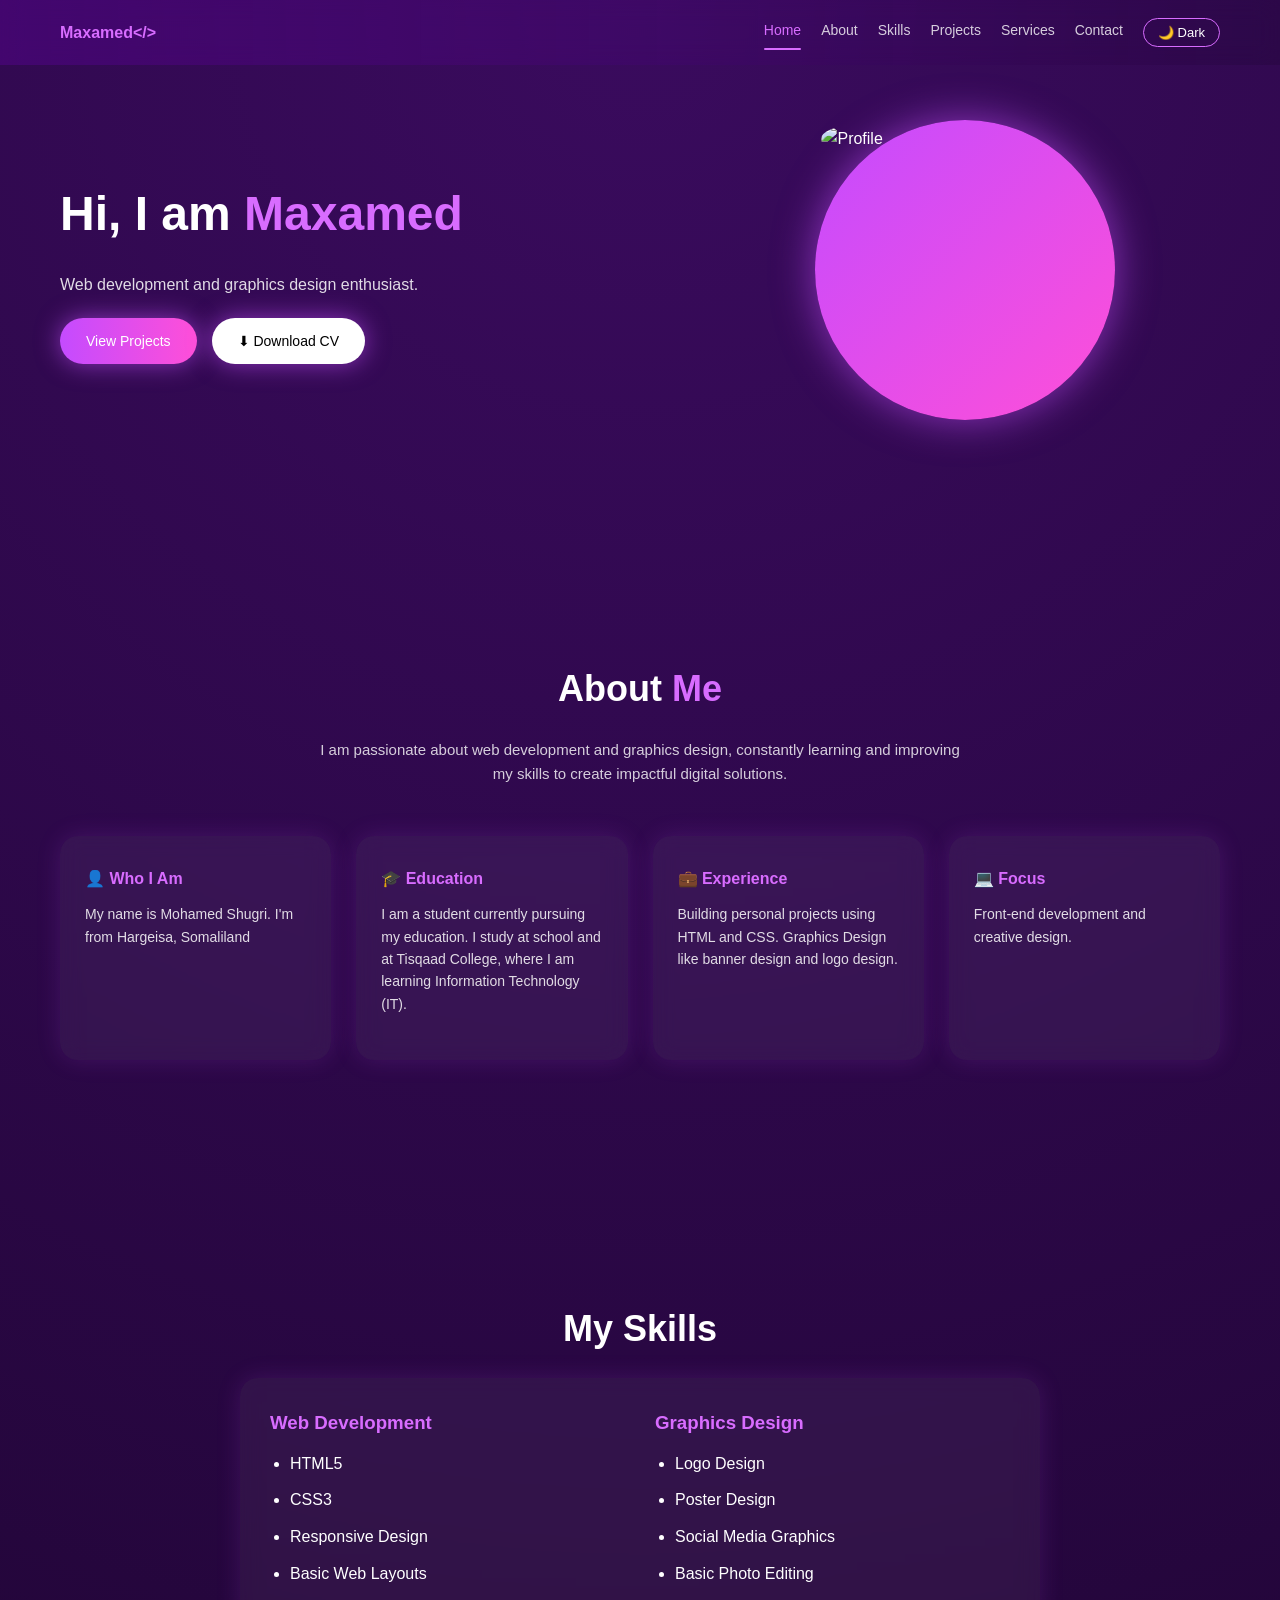
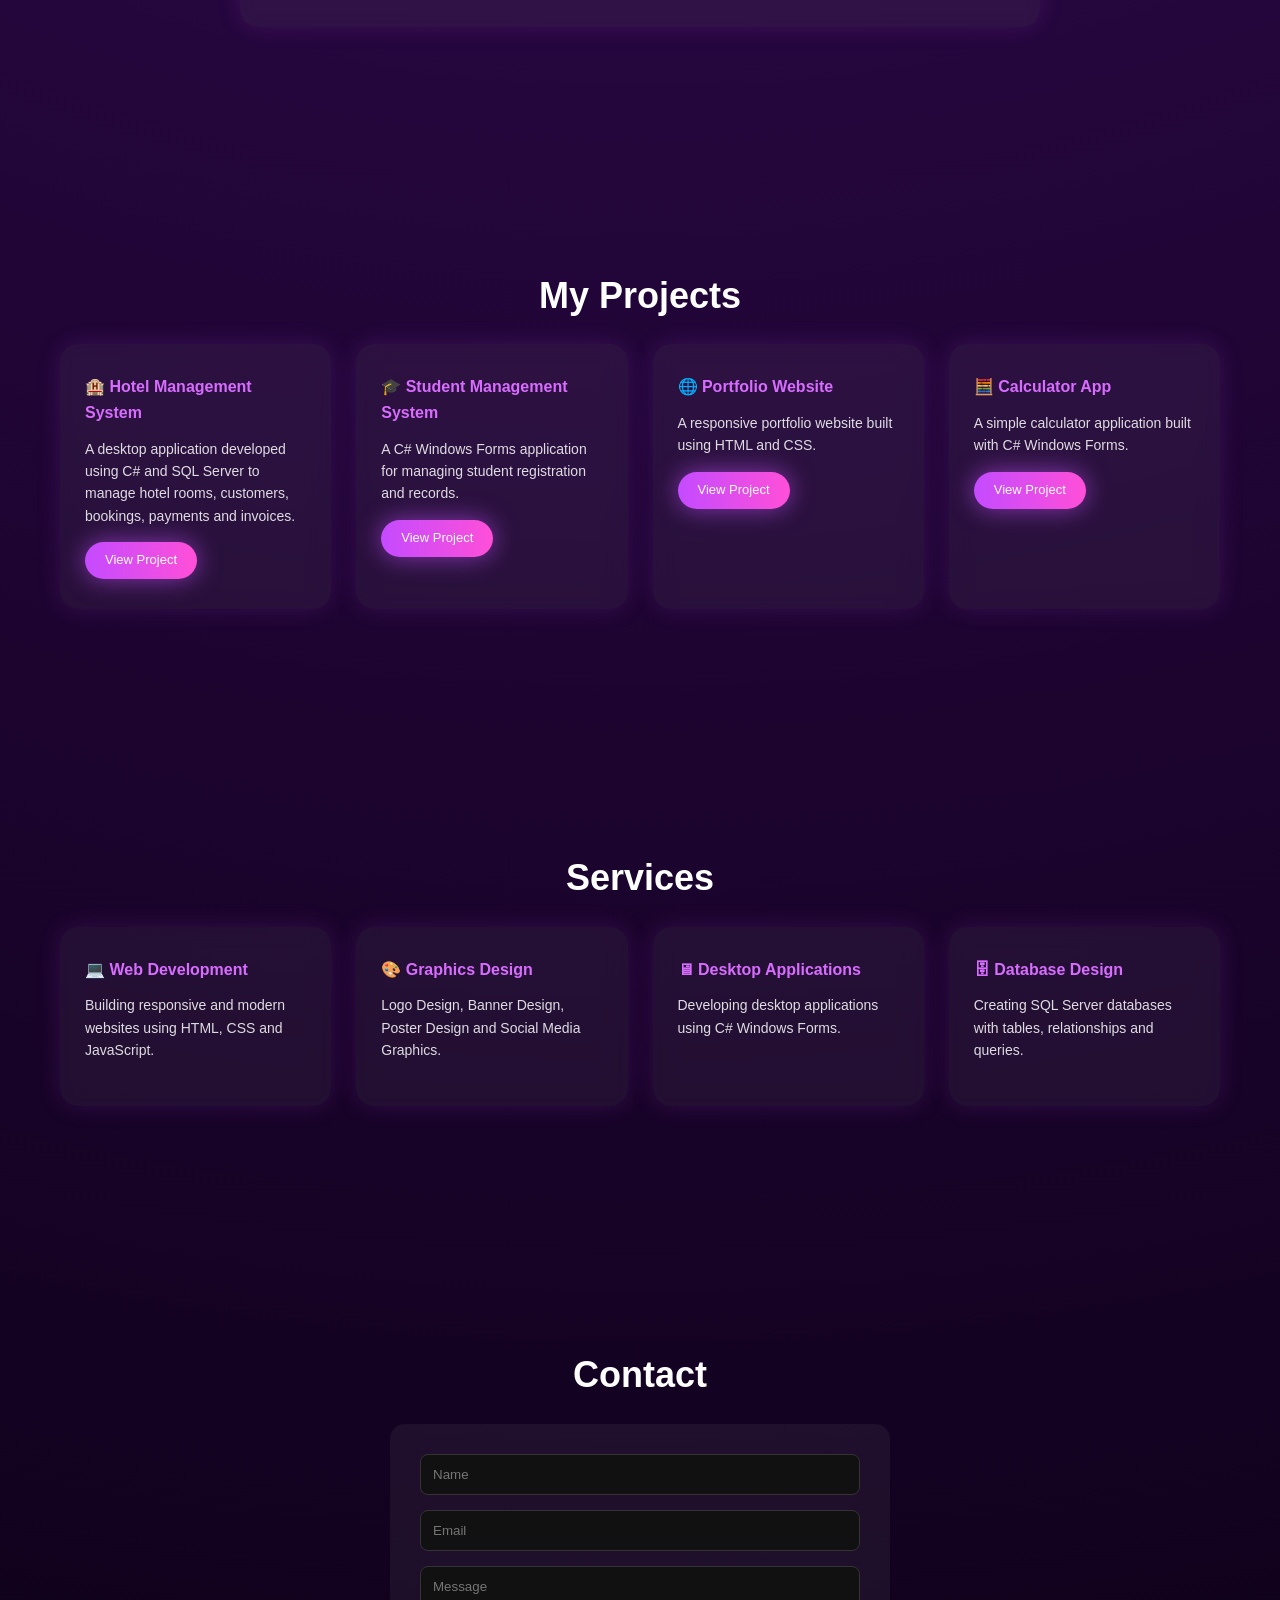
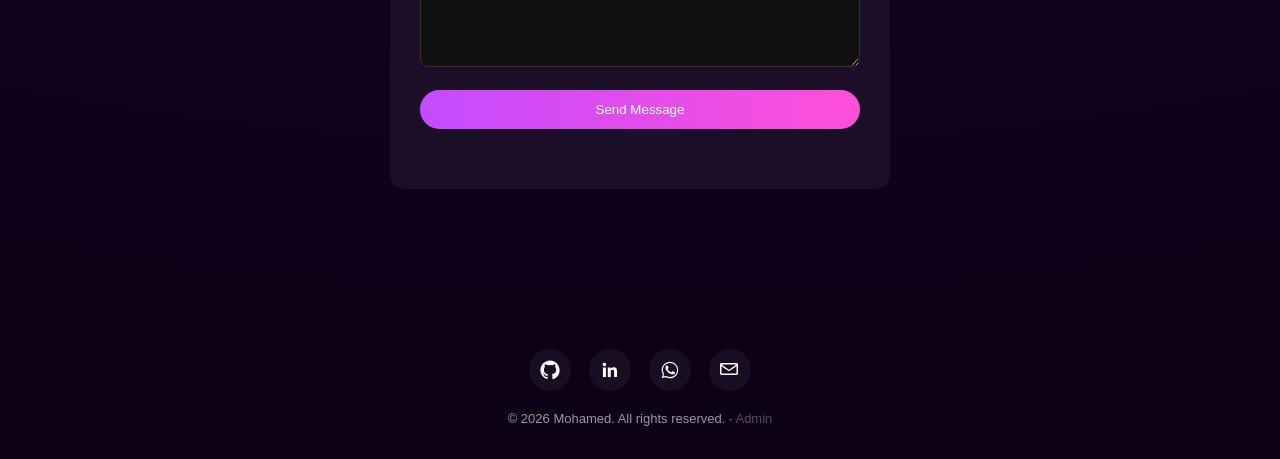
==== frontend/index.html @ 45f2550b "Initial commit - portfolio website with backend" ====
<!DOCTYPE html>
<html lang="en">
<head>
<meta charset="UTF-8">
<meta name="viewport" content="width=device-width, initial-scale=1.0">
<title>Maxamed | Portfolio</title>
 
<style>
:root{
  --bg-grad-1:#3a0b5e;
  --bg-grad-2:#0b0014;
  --text:#fff;
  --accent:#d86cff;
  --card-bg:rgba(255,255,255,.05);
  --nav-bg:linear-gradient(to right,rgba(120,0,200,.25),rgba(0,0,0,.1));
  --input-bg:#111;
  --input-border:#333;
}
[data-theme="light"]{
  --bg-grad-1:#f3e6ff;
  --bg-grad-2:#ffffff;
  --text:#180027;
  --accent:#9a1fd6;
  --card-bg:rgba(0,0,0,.04);
  --nav-bg:linear-gradient(to right,rgba(200,150,255,.35),rgba(255,255,255,.4));
  --input-bg:#fff;
  --input-border:#ccc;
}
 
*{margin:0;padding:0;box-sizing:border-box}
 
html{scroll-behavior:smooth}
 
body{
  font-family:"Segoe UI",sans-serif;
  background:radial-gradient(circle at top,var(--bg-grad-1),var(--bg-grad-2));
  color:var(--text);
  line-height:1.6;
  transition:background .4s,color .4s;
}
 
/* NAVBAR */
nav{
  position:fixed;
  top:0;width:100%;
  backdrop-filter:blur(12px);
  background:var(--nav-bg);
  z-index:100;
  transition:background .4s;
}
.nav{
  max-width:1200px;
  margin:auto;
  padding:18px 20px;
  display:flex;
  justify-content:space-between;
  align-items:center;
  flex-wrap:wrap;
}
.logo{color:var(--accent);font-weight:bold}
.nav-links{
  display:flex;
  flex-wrap:wrap;
  align-items:center;
}
.nav a{
  color:var(--text);
  margin-left:20px;
  text-decoration:none;
  font-size:14px;
  opacity:.8;
  position:relative;
  padding-bottom:4px;
}
.nav a:hover{opacity:1;color:var(--accent)}
.nav a.active{
  opacity:1;
  color:var(--accent);
}
.nav a.active::after{
  content:"";
  position:absolute;
  left:0;bottom:-4px;
  width:100%;height:2px;
  background:var(--accent);
  border-radius:2px;
}
.theme-toggle{
  margin-left:20px;
  background:none;
  border:1px solid var(--accent);
  color:var(--text);
  border-radius:20px;
  padding:6px 14px;
  cursor:pointer;
  font-size:13px;
  transition:.3s;
}
.theme-toggle:hover{background:var(--accent);color:#fff}
 
/* SECTIONS */
section{
  max-width:1200px;
  margin:auto;
  padding:120px 20px;
}
h2{
  text-align:center;
  margin-bottom:20px;
  font-size:36px;
}
 
/* SCROLL ANIMATION */
.fade-in{
  opacity:0;
  transform:translateY(30px);
  transition:opacity .7s ease,transform .7s ease;
}
.fade-in.visible{
  opacity:1;
  transform:translateY(0);
}
 
/* HERO */
.hero{
  display:grid;
  grid-template-columns:1.2fr 1fr;
  gap:40px;
  align-items:center;
}
.hero h1{font-size:48px}
.hero span{color:var(--accent)}
.hero p{max-width:480px;opacity:.85;margin:20px 0}
.hero-buttons{
  display:flex;
  flex-wrap:wrap;
  gap:15px;
}
.btn{
  display:inline-block;
  padding:12px 26px;
  border-radius:30px;
  background:linear-gradient(90deg,#c44bff,#ff4fd8);
  color:#fff;
  text-decoration:none;
  box-shadow:0 0 25px rgba(200,80,255,.6);
  border:none;
  cursor:pointer;
  font-size:14px;
}
.profile{
  width:300px;height:300px;
  border-radius:50%;
  padding:6px;
  background:linear-gradient(135deg,#c44bff,#ff4fd8);
  box-shadow:0 0 40px rgba(200,80,255,.6);
  margin:auto;
}
.profile img{
  width:100%;height:100%;
  border-radius:50%;
  object-fit:cover;
}
 
/* ABOUT SECTION */
.about-section{text-align:center}
.about-section h2 span{color:var(--accent)}
.about-desc{
  max-width:650px;
  margin:0 auto 50px;
  opacity:.8;
  font-size:15px;
}
.about-cards{
  display:grid;
  grid-template-columns:repeat(auto-fit,minmax(260px,1fr));
  gap:25px;
}
.about-card{
  background:var(--card-bg);
  border-radius:18px;
  padding:30px 25px;
  text-align:left;
  backdrop-filter:blur(10px);
  box-shadow:0 0 25px rgba(200,80,255,.15);
  transition:transform .3s,box-shadow .3s;
}
.about-card:hover{
  transform:translateY(-8px);
  box-shadow:0 0 35px rgba(200,80,255,.35);
}
.about-card h4{margin-bottom:12px;color:var(--accent)}
.about-card p{font-size:14px;opacity:.85;margin-bottom:15px}
 
/* SKILLS SECTION */
.skills-box{
  display:grid;
  grid-template-columns:repeat(auto-fit,minmax(250px,1fr));
  gap:30px;
  max-width:800px;
  margin:0 auto;
  padding:30px;
  background:var(--card-bg);
  border-radius:18px;
  box-shadow:0 0 25px rgba(200,80,255,.15);
  backdrop-filter:blur(10px);
}
.skill-column h3{color:var(--accent);margin-bottom:12px}
.skill-column ul{list-style-type:disc;padding-left:20px;line-height:1.8}
.skill-column li{margin-bottom:8px}
 
.about-card .btn{padding:8px 20px;font-size:13px}
 
/* CONTACT */
form{
  max-width:500px;
  margin:auto;
  background:var(--card-bg);
  padding:30px;
  border-radius:15px;
}
input,textarea{
  width:100%;
  padding:12px;
  margin-bottom:15px;
  background:var(--input-bg);
  border:1px solid var(--input-border);
  color:var(--text);
  border-radius:8px;
  font-family:inherit;
}
form button{
  width:100%;
  padding:12px;
  border:none;
  border-radius:30px;
  background:linear-gradient(90deg,#c44bff,#ff4fd8);
  color:#fff;
  cursor:pointer;
}
.form-status{
  text-align:center;
  margin-top:12px;
  font-size:14px;
  min-height:18px;
}
 
/* FOOTER */
footer{
  text-align:center;
  padding:40px 20px 30px;
}
.social-links{
  display:flex;
  justify-content:center;
  gap:18px;
  margin-bottom:18px;
}
.social-links a{
  width:42px;height:42px;
  display:flex;
  align-items:center;
  justify-content:center;
  border-radius:50%;
  background:var(--card-bg);
  color:var(--text);
  transition:.3s;
}
.social-links a:hover{
  background:var(--accent);
  color:#fff;
  transform:translateY(-4px);
}
.social-links svg{width:20px;height:20px;fill:currentColor}
footer p{opacity:.6;font-size:13px}
 
/* BACK TO TOP */
#backToTop{
  position:fixed;
  bottom:30px;right:30px;
  width:46px;height:46px;
  border-radius:50%;
  background:linear-gradient(90deg,#c44bff,#ff4fd8);
  color:#fff;
  border:none;
  font-size:18px;
  cursor:pointer;
  box-shadow:0 0 20px rgba(200,80,255,.6);
  opacity:0;
  visibility:hidden;
  transform:translateY(20px);
  transition:.3s;
  z-index:99;
}
#backToTop.show{
  opacity:1;
  visibility:visible;
  transform:translateY(0);
}
 
/* RESPONSIVE */
@media(max-width:900px){
  .hero{grid-template-columns:1fr;text-align:center}
  .hero-buttons{justify-content:center}
  .skills-box{grid-template-columns:1fr;gap:20px}
  .nav-links{width:100%;justify-content:center;margin-top:10px}
  .nav a{margin:0 10px}
}
</style>
</head>
 
<body data-theme="dark">
 
<nav>
  <div class="nav">
    <div class="logo">Maxamed&lt;/&gt;</div>
    <div class="nav-links">
      <a href="#home">Home</a>
      <a href="#about">About</a>
      <a href="#skills">Skills</a>
      <a href="#projects">Projects</a>
      <a href="#services">Services</a>
      <a href="#contact">Contact</a>
      <button class="theme-toggle" id="themeToggle">🌙 Dark</button>
    </div>
  </div>
</nav>
 
<section id="home" class="hero">
  <div>
    <h1>Hi, I am <span>Maxamed</span></h1>
    <p>Web development and graphics design enthusiast.</p>
    <div class="hero-buttons">
      <a href="#projects" class="btn">View Projects</a>
      <a href="cv.pdf" class="btn" download style="background:#fff;color:#000;">⬇ Download CV</a>
    </div>
  </div>
  <div class="profile">
    <img src="me.jpeg" alt="Profile">
  </div>
</section>
 
<section id="about" class="about-section fade-in">
  <h2>About <span>Me</span></h2>
  <p class="about-desc">
    I am passionate about web development and graphics design, constantly
    learning and improving my skills to create impactful digital solutions.
  </p>
 
  <div class="about-cards">
    <div class="about-card">
      <h4>👤 Who I Am</h4>
      <p>My name is Mohamed Shugri. I'm from Hargeisa, Somaliland</p>
    </div>
    <div class="about-card">
      <h4>🎓 Education</h4>
      <p>I am a student currently pursuing my education. I study at school and at Tisqaad College, where I am learning Information Technology (IT).</p>
    </div>
    <div class="about-card">
      <h4>💼 Experience</h4>
      <p>Building personal projects using HTML and CSS. Graphics Design like banner design and logo design.</p>
    </div>
    <div class="about-card">
      <h4>💻 Focus</h4>
      <p>Front-end development and creative design.</p>
    </div>
  </div>
</section>
 
<section id="skills" class="fade-in">
  <h2>My Skills</h2>
  <div class="skills-box">
    <div class="skill-column">
      <h3>Web Development</h3>
      <ul>
        <li>HTML5</li>
        <li>CSS3</li>
        <li>Responsive Design</li>
        <li>Basic Web Layouts</li>
      </ul>
    </div>
    <div class="skill-column">
      <h3>Graphics Design</h3>
      <ul>
        <li>Logo Design</li>
        <li>Poster Design</li>
        <li>Social Media Graphics</li>
        <li>Basic Photo Editing</li>
      </ul>
    </div>
  </div>
</section>
 
<section id="projects" class="fade-in">
  <h2>My Projects</h2>
  <div class="about-cards">
    <div class="about-card">
      <h4>🏨 Hotel Management System</h4>
      <p>A desktop application developed using C# and SQL Server to manage hotel rooms, customers, bookings, payments and invoices.</p>
      <a href="#" class="btn">View Project</a>
    </div>
    <div class="about-card">
      <h4>🎓 Student Management System</h4>
      <p>A C# Windows Forms application for managing student registration and records.</p>
      <a href="#" class="btn">View Project</a>
    </div>
    <div class="about-card">
      <h4>🌐 Portfolio Website</h4>
      <p>A responsive portfolio website built using HTML and CSS.</p>
      <a href="#" class="btn">View Project</a>
    </div>
    <div class="about-card">
      <h4>🧮 Calculator App</h4>
      <p>A simple calculator application built with C# Windows Forms.</p>
      <a href="#" class="btn">View Project</a>
    </div>
  </div>
</section>
 
<section id="services" class="fade-in">
  <h2>Services</h2>
  <div class="about-cards">
    <div class="about-card">
      <h4>💻 Web Development</h4>
      <p>Building responsive and modern websites using HTML, CSS and JavaScript.</p>
    </div>
    <div class="about-card">
      <h4>🎨 Graphics Design</h4>
      <p>Logo Design, Banner Design, Poster Design and Social Media Graphics.</p>
    </div>
    <div class="about-card">
      <h4>🖥 Desktop Applications</h4>
      <p>Developing desktop applications using C# Windows Forms.</p>
    </div>
    <div class="about-card">
      <h4>🗄 Database Design</h4>
      <p>Creating SQL Server databases with tables, relationships and queries.</p>
    </div>
  </div>
</section>
 
<section id="contact" class="fade-in">
  <h2>Contact</h2>
  <form id="contactForm">
    <input type="text" id="name" placeholder="Name" required>
    <input type="email" id="email" placeholder="Email" required>
    <textarea rows="5" id="message" placeholder="Message" required></textarea>
    <button type="submit">Send Message</button>
    <p class="form-status" id="formStatus"></p>
  </form>
</section>
 
<footer>
  <div class="social-links">
    <a href="https://github.com/yourusername" target="_blank" rel="noopener" aria-label="GitHub">
      <svg viewBox="0 0 24 24"><path d="M12 .5C5.73.5.5 5.73.5 12c0 5.09 3.29 9.4 7.86 10.93.57.1.78-.25.78-.55v-2.15c-3.2.7-3.87-1.37-3.87-1.37-.53-1.34-1.29-1.7-1.29-1.7-1.05-.72.08-.7.08-.7 1.16.08 1.77 1.2 1.77 1.2 1.03 1.77 2.71 1.26 3.37.96.1-.75.4-1.26.73-1.55-2.56-.29-5.26-1.28-5.26-5.7 0-1.26.45-2.29 1.19-3.1-.12-.29-.52-1.46.11-3.05 0 0 .97-.31 3.18 1.18a11.1 11.1 0 0 1 5.79 0c2.2-1.49 3.17-1.18 3.17-1.18.64 1.59.24 2.76.12 3.05.74.81 1.18 1.84 1.18 3.1 0 4.43-2.7 5.4-5.28 5.69.42.36.78 1.08.78 2.18v3.23c0 .3.2.66.79.55A10.52 10.52 0 0 0 23.5 12C23.5 5.73 18.27.5 12 .5z"/></svg>
    </a>
    <a href="https://linkedin.com/in/yourusername" target="_blank" rel="noopener" aria-label="LinkedIn">
      <svg viewBox="0 0 24 24"><path d="M20.45 20.45h-3.56v-5.57c0-1.33-.02-3.04-1.85-3.04-1.85 0-2.14 1.45-2.14 2.94v5.67H9.34V9h3.41v1.56h.05c.48-.9 1.64-1.85 3.38-1.85 3.61 0 4.28 2.38 4.28 5.47v6.27zM5.34 7.43a2.07 2.07 0 1 1 0-4.14 2.07 2.07 0 0 1 0 4.14zM7.12 20.45H3.56V9h3.56v11.45z"/></svg>
    </a>
    <a href="https://wa.me/252637671946" target="_blank" rel="noopener" aria-label="WhatsApp">
      <svg viewBox="0 0 24 24"><path d="M17.5 14.4c-.3-.1-1.7-.9-2-1-.3-.1-.5-.1-.7.1-.2.3-.8 1-.9 1.2-.2.2-.3.2-.6.1-.3-.1-1.2-.5-2.3-1.5-.9-.8-1.4-1.7-1.6-2-.2-.3 0-.5.1-.6.1-.1.3-.3.4-.5.1-.1.2-.3.3-.5.1-.2 0-.4 0-.5C10.1 9 9.5 7.6 9.3 7c-.2-.5-.4-.5-.6-.5h-.5c-.2 0-.5.1-.7.3-.2.3-1 1-1 2.4s1 2.8 1.1 3c.1.2 2 3.1 4.9 4.3.7.3 1.2.5 1.7.6.7.2 1.3.2 1.8.1.6-.1 1.7-.7 1.9-1.3.2-.7.2-1.2.2-1.3-.1-.1-.3-.2-.6-.3zM12 2C6.5 2 2 6.5 2 12c0 1.9.5 3.7 1.5 5.2L2 22l4.9-1.3c1.4.8 3.1 1.2 4.9 1.2 5.5 0 10-4.5 10-10S17.5 2 12 2zm0 18.3c-1.6 0-3.2-.4-4.5-1.2l-.3-.2-3 .8.8-2.9-.2-.3C4 15.1 3.5 13.5 3.5 12 3.5 7.3 7.3 3.5 12 3.5S20.5 7.3 20.5 12 16.7 20.3 12 20.3z"/></svg>
    </a>
    <a href="mailto:maxamedshugricabdiaadan@gmail.com" aria-label="Email">
      <svg viewBox="0 0 24 24"><path d="M2 4h20c1.1 0 2 .9 2 2v12c0 1.1-.9 2-2 2H2c-1.1 0-2-.9-2-2V6c0-1.1.9-2 2-2zm0 2v.01L12 13 22 6.01V6H2zm0 12h20V8.24l-9.53 6.36a1 1 0 0 1-1.11 0L2 8.24V18z" transform="translate(0,0) scale(0.9)"/></svg>
    </a>
  </div>
  <p>© 2026 Mohamed. All rights reserved. · <a href="login.html" style="opacity:.5;text-decoration:none;color:var(--text)">Admin</a></p>
</footer>
 
<button id="backToTop" aria-label="Back to top">↑</button>
 
<script>
// ===== ACTIVE NAVBAR ON SCROLL =====
const sections = document.querySelectorAll("section[id]");
const navLinks = document.querySelectorAll(".nav-links a[href^='#']");
 
function setActiveLink(){
  let current = "";
  const scrollPos = window.scrollY + 120;
  sections.forEach(sec=>{
    if(scrollPos >= sec.offsetTop && scrollPos < sec.offsetTop + sec.offsetHeight){
      current = sec.getAttribute("id");
    }
  });
  navLinks.forEach(link=>{
    link.classList.remove("active");
    if(link.getAttribute("href") === "#" + current){
      link.classList.add("active");
    }
  });
}
window.addEventListener("scroll", setActiveLink);
setActiveLink();
 
// ===== SCROLL ANIMATION (IntersectionObserver) =====
const fadeEls = document.querySelectorAll(".fade-in");
const observer = new IntersectionObserver((entries)=>{
  entries.forEach(entry=>{
    if(entry.isIntersecting){
      entry.target.classList.add("visible");
    }
  });
},{threshold:0.15});
fadeEls.forEach(el=>observer.observe(el));
 
// ===== BACK TO TOP BUTTON =====
const backToTop = document.getElementById("backToTop");
window.addEventListener("scroll", ()=>{
  if(window.scrollY > 400){
    backToTop.classList.add("show");
  } else {
    backToTop.classList.remove("show");
  }
});
backToTop.addEventListener("click", ()=>{
  window.scrollTo({top:0, behavior:"smooth"});
});
 
// ===== DARK / LIGHT MODE =====
const themeToggle = document.getElementById("themeToggle");
const body = document.body;
 
function applyTheme(theme){
  body.setAttribute("data-theme", theme);
  themeToggle.textContent = theme === "dark" ? "🌙 Dark" : "☀️ Light";
  localStorage.setItem("portfolio-theme", theme);
}
 
const savedTheme = localStorage.getItem("portfolio-theme") || "dark";
applyTheme(savedTheme);
 
themeToggle.addEventListener("click", ()=>{
  const newTheme = body.getAttribute("data-theme") === "dark" ? "light" : "dark";
  applyTheme(newTheme);
});
 
// ===== CONTACT FORM -> BACKEND API =====
const contactForm = document.getElementById("contactForm");
const formStatus = document.getElementById("formStatus");
 
// Change this to your deployed ASP.NET Core API URL
const API_BASE_URL = "https://localhost:5001/api";
 
contactForm.addEventListener("submit", async (e)=>{
  e.preventDefault();
  const name = document.getElementById("name").value.trim();
  const email = document.getElementById("email").value.trim();
  const message = document.getElementById("message").value.trim();
 
  formStatus.textContent = "Sending...";
  formStatus.style.color = "#d86cff";
 
  try{
    const res = await fetch(`${API_BASE_URL}/contact`, {
      method: "POST",
      headers: {"Content-Type": "application/json"},
      body: JSON.stringify({name, email, message})
    });
 
    if(res.ok){
      formStatus.textContent = "Message sent successfully!";
      formStatus.style.color = "#4caf50";
      contactForm.reset();
    } else {
      throw new Error("Server error");
    }
  } catch(err){
    formStatus.textContent = "Could not send message. Make sure the backend server is running.";
    formStatus.style.color = "#ff6b6b";
  }
});
</script>
 
</body>
</html>
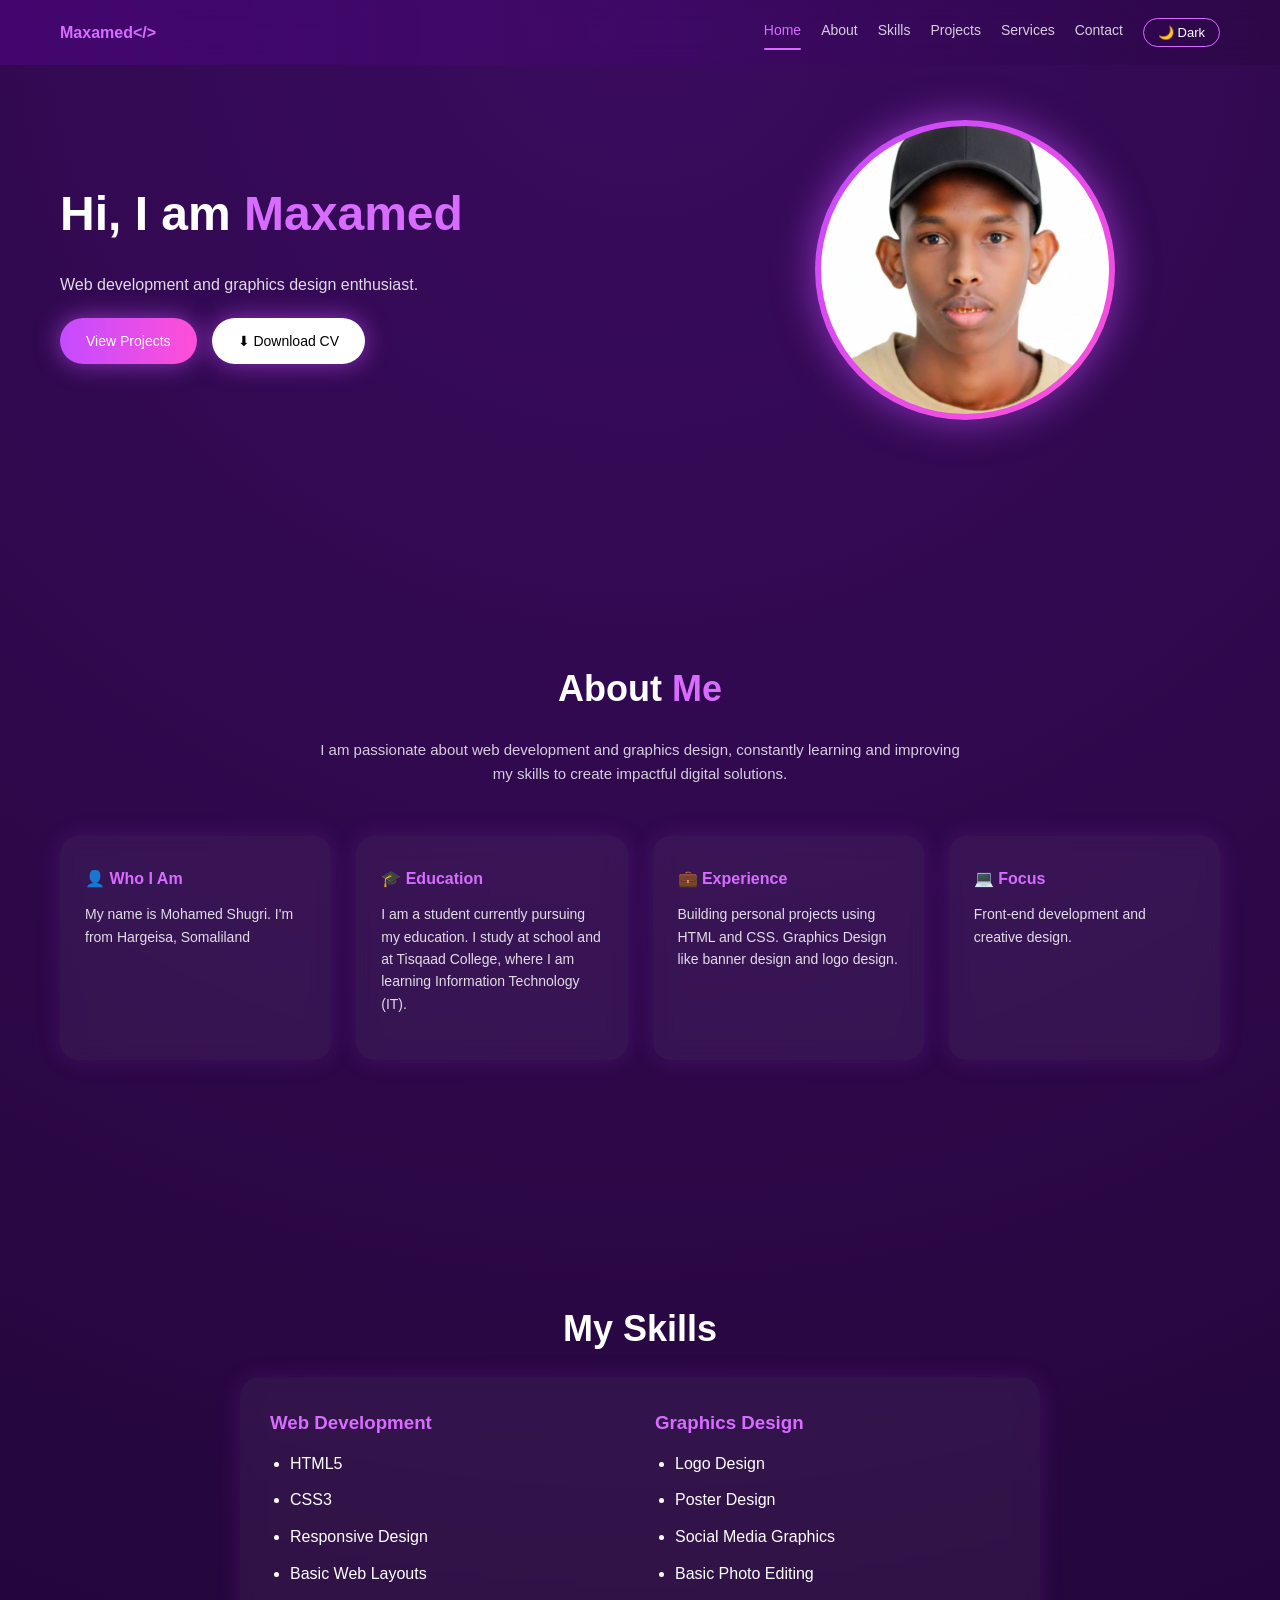
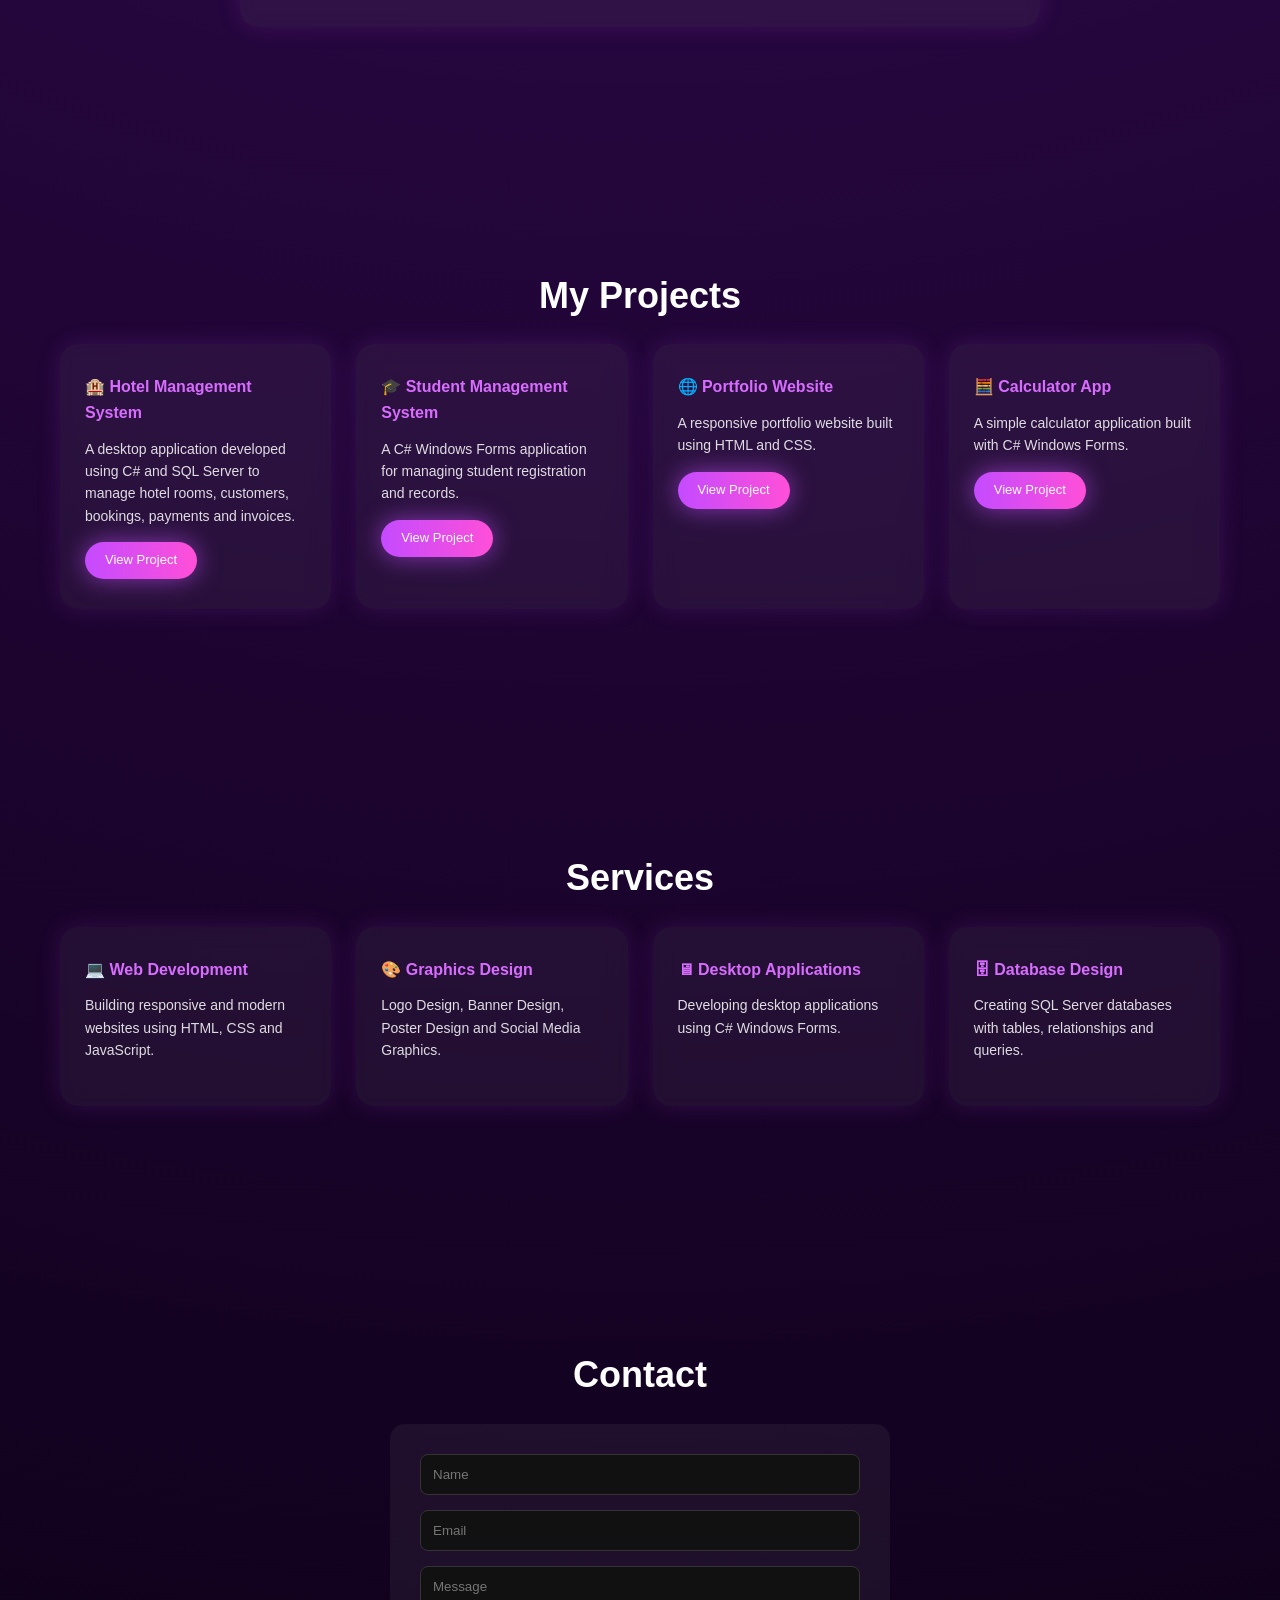
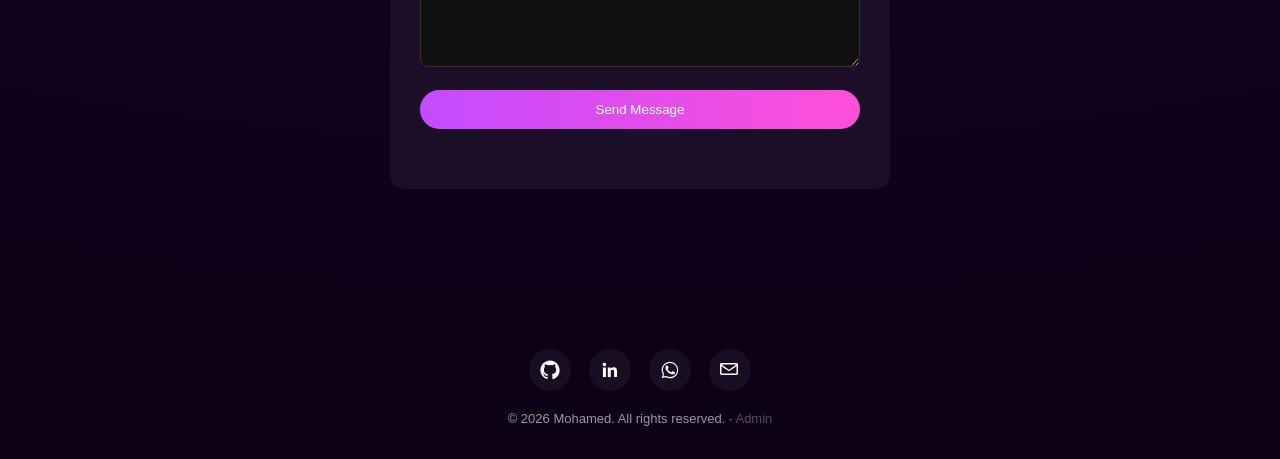
==== commit 5b266561: "Point frontend to live Render backend" ====
--- a/frontend/index.html
+++ b/frontend/index.html
@@ -540,7 +540,7 @@
 const formStatus = document.getElementById("formStatus");
  
 // Change this to your deployed ASP.NET Core API URL
-const API_BASE_URL = "https://localhost:5001/api";
+const API_BASE_URL = "https://portfolio-api-6lzk.onrender.com/api";
  
 contactForm.addEventListener("submit", async (e)=>{
   e.preventDefault();
